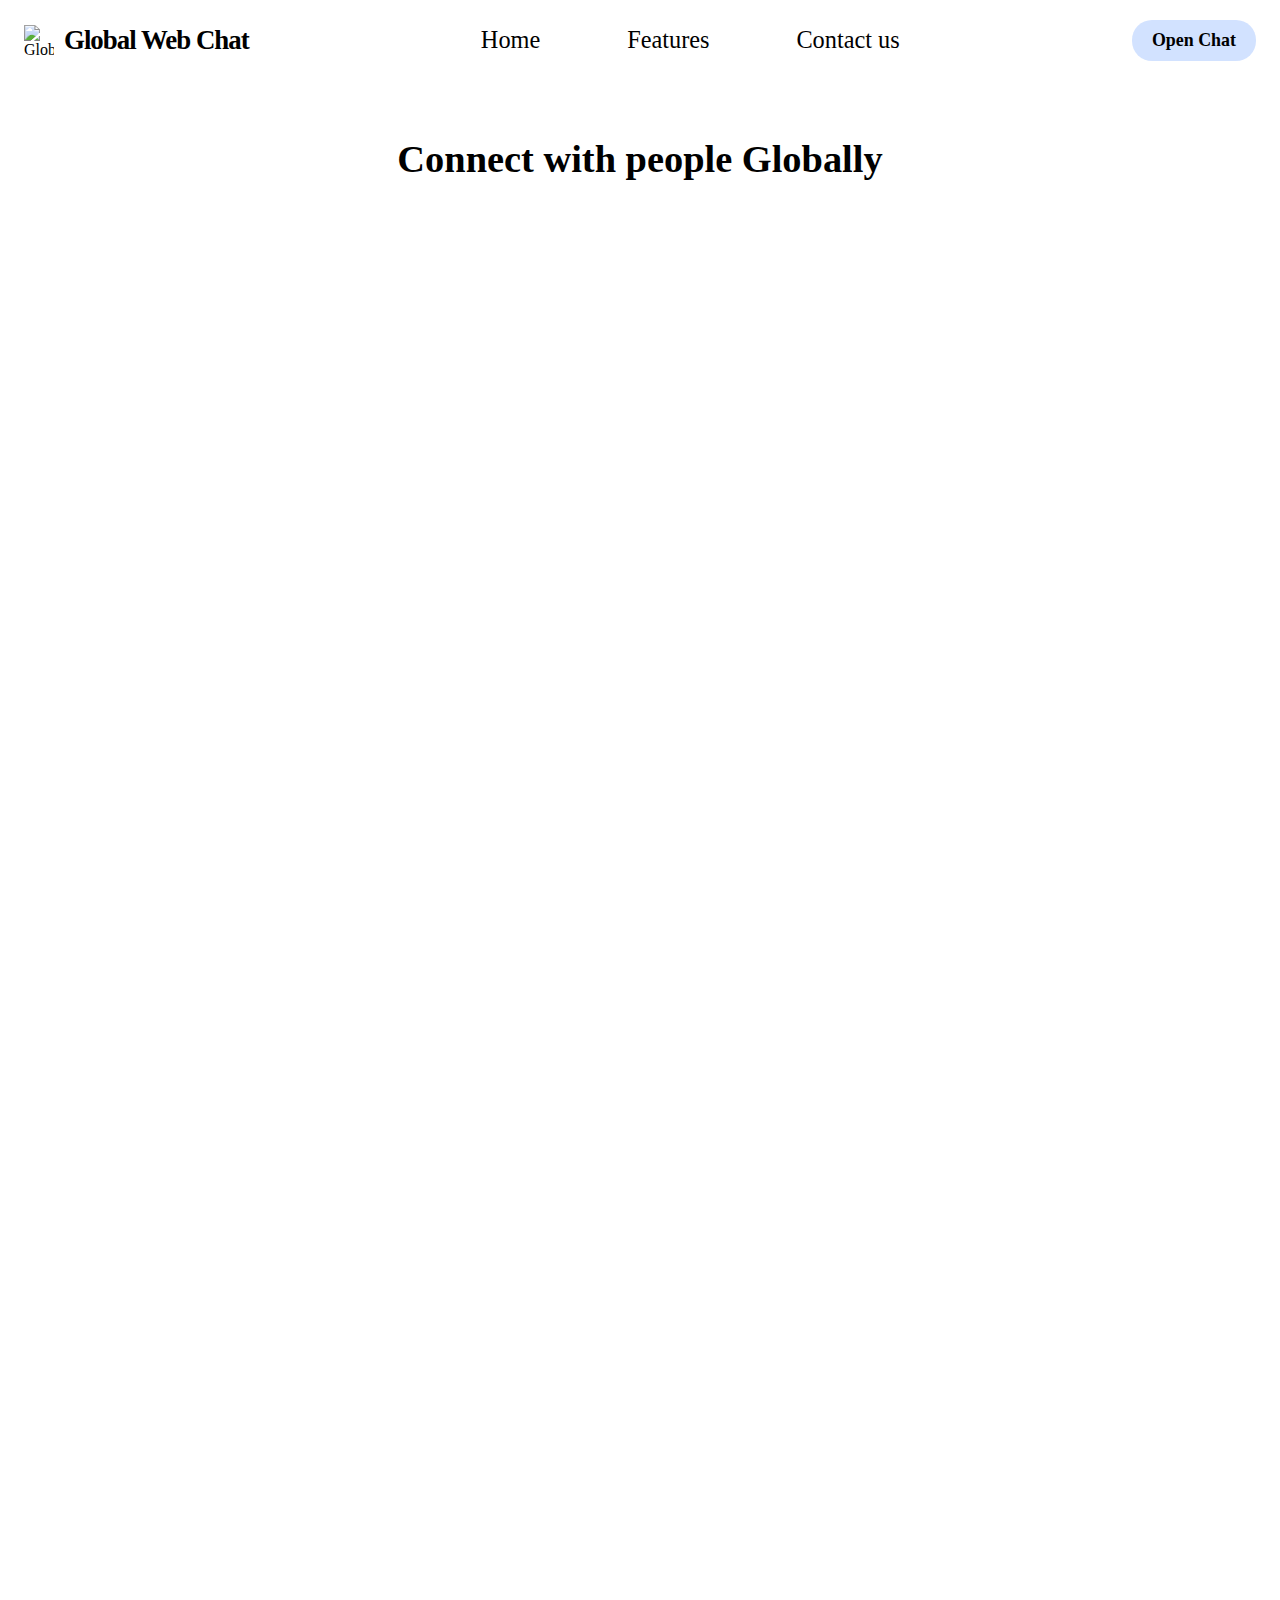
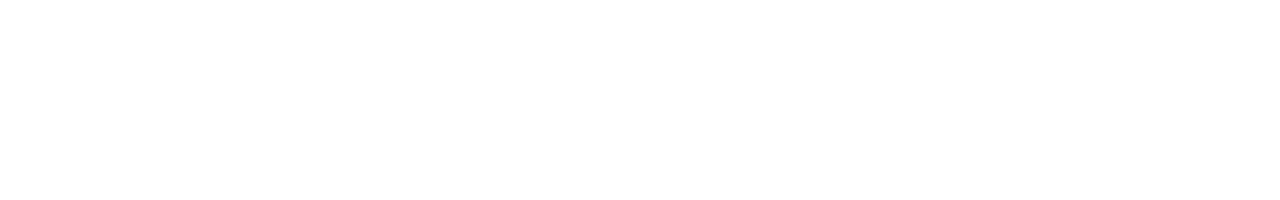
==== index.htm @ 033328c7 "Added navbar and basic home UI" ====
<!DOCTYPE html>
<html lang="en">
<head>
    <meta charset="UTF-8">
    <meta name="viewport" content="width=device-width, height=device-height, minimum-scale=1.0, maximum-scale=1.0, initial-scale=1.0">
    <link rel="stylesheet" href="res/stylesheets/home.css">
    <title>Global Web Chat</title>
</head>
<body>

    <div class="background_image"></div>
    <header>
        <nav>
            <a class="logo">
                <img src="assets/global_web_chat_logo.png" alt="Global Web Chat">
                <h1>Global Web Chat</h1>
            </a>
        
            <ul>
                <li>
                    <span>Home</span>
                </li>
                <li>
                    <span>Features</span>
                </li>
                <li>
                    <span>Contact us</span>
                </li>
            </ul>

            <a href="#" class="open">
                Open Chat
            </a>
        </nav>
    </header>

    <section class="home">
        <div class="title">
            <h2>
                <div class="action" id="action">
                    <span id="a1">Connect</span>
                    <span id="a2">Chat</span>
                    <span id="a3">Debate</span>
                    <span id="a4">Learn</span>
                </div>
                &nbsp;with people Globally</h2>
        </div>
    </section>

    <script src="res/scripts/home.js"></script>
</body>
</html>
---- res/stylesheets/home.css ----
:root {
    --header-height: 80px;
}
* {
    margin: 0;
    padding: 0;
    box-sizing: border-box;
    font-family: montserrat;
}

body {
    position: absolute;
    min-height: 100%;
    background: rgb(255, 255, 255);
    overflow-y: hidden;
}

.background_image {
    width: 100vw;
    height: 200vh;
    background-image: url("assets/bg_image.jpg");
    background-position: 50% 0%;
    background-size: cover;
    position: absolute;
    top: 0;
    left: 0;
    z-index: -100;
}

/* |------ HEADER ------| */
header {
    height: var(--header-height);
    width: 100vw;
    display: flex;
    flex-direction: row;
    align-items: center;
    justify-content: space-between;
    background-color: transparent;
}
header nav {
    height: 100%;
    width: 100%;
    padding: 0 24px;
    display: flex;
    justify-content: space-between;
    align-items: center;
}

header nav .logo {
    height: 100%;
    display: flex;
    align-items: center;
    flex-direction: row;
}
header nav .logo img {
    width: 30px;
    height: 30px;
}
header nav .logo h1 {
    font-size: 2.1vw;
    font-weight: 600;
    letter-spacing: -1px;
    margin: 0 0 0 10px;
}

header nav ul {
    width: 34%;
    height: 100%;
    list-style-type: none;
    display: flex;
    flex-direction: row;
    align-items: center;
    justify-content: space-between;
}
header nav ul li {
    font-size: 1.9vw;
    font-weight: 500;
}

header nav a.open {
    padding: 10px 20px;
    display: flex;
    align-items: center;
    justify-content: center;
    background: rgba(170, 200, 255, 0.534);
    border-radius: 20px;
    text-decoration: none;
    color: rgb(0, 0, 0);
    font-weight: 600;
    font-size: 1.4vw;
}



/* |------ HOME ------ */
section.home {
    width: 100vw;
    height: calc(100vh - var(--header-height));
    overflow: hidden;
}

.home .title {
    margin: 60px 0 0 0;
    width: 100%;
    display: flex;
    flex-direction: column;
    align-items: center;
}
.home .title h2 {
    height: 1em;
    font-size: 3vw;
    display: flex;
    flex-direction: row;
    align-items: center;
}
.home .title .action {
    display: flex;
    flex-direction: column;
    transition: transform 0.8s;
    line-height: 0;
}
.home .title .action span {
    text-align: right;
    width: 100%;
    opacity: 0;
    transition: opacity 0.4s;
} 
.home .title .action span:nth-child(1){
    opacity: 1;
}


.home .title p {
    margin: 10px 0 0 0;
    font-size: 1.9vw;
}
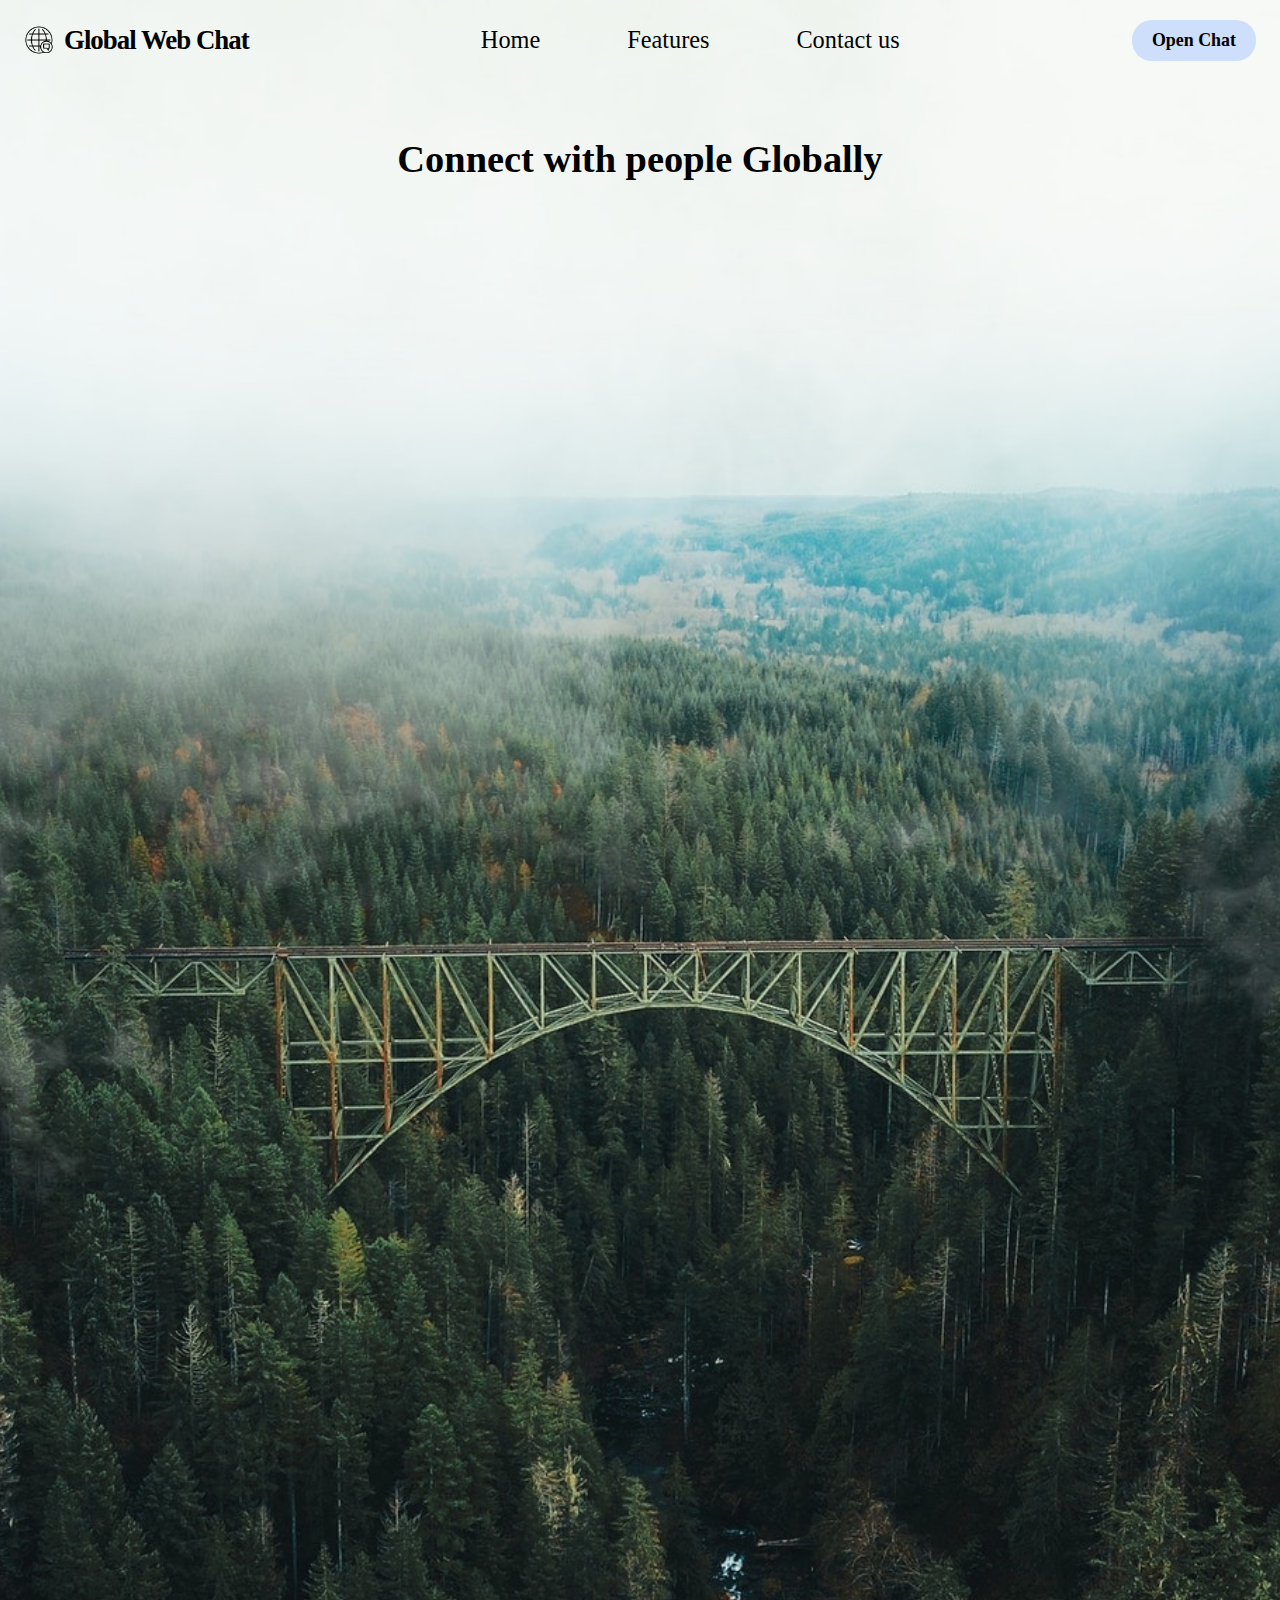
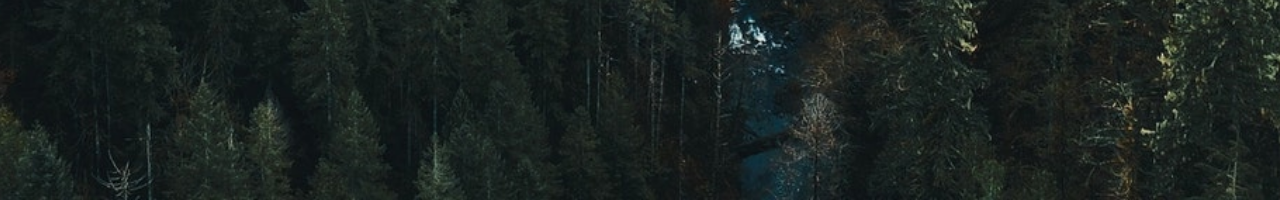
==== commit 6da0a7d2: "Added navbar and basic home UI" ====
--- a/index.htm
+++ b/index.htm
@@ -12,7 +12,7 @@
     <header>
         <nav>
             <a class="logo">
-                <img src="assets/global_web_chat_logo.png" alt="Global Web Chat">
+                <img src="res/images/gwc_logo.png" alt="Global Web Chat">
                 <h1>Global Web Chat</h1>
             </a>
         
--- a/res/stylesheets/home.css
+++ b/res/stylesheets/home.css
@@ -18,7 +18,7 @@
 .background_image {
     width: 100vw;
     height: 200vh;
-    background-image: url("assets/bg_image.jpg");
+    background-image: url("../images/bg_image.jpg");
     background-position: 50% 0%;
     background-size: cover;
     position: absolute;
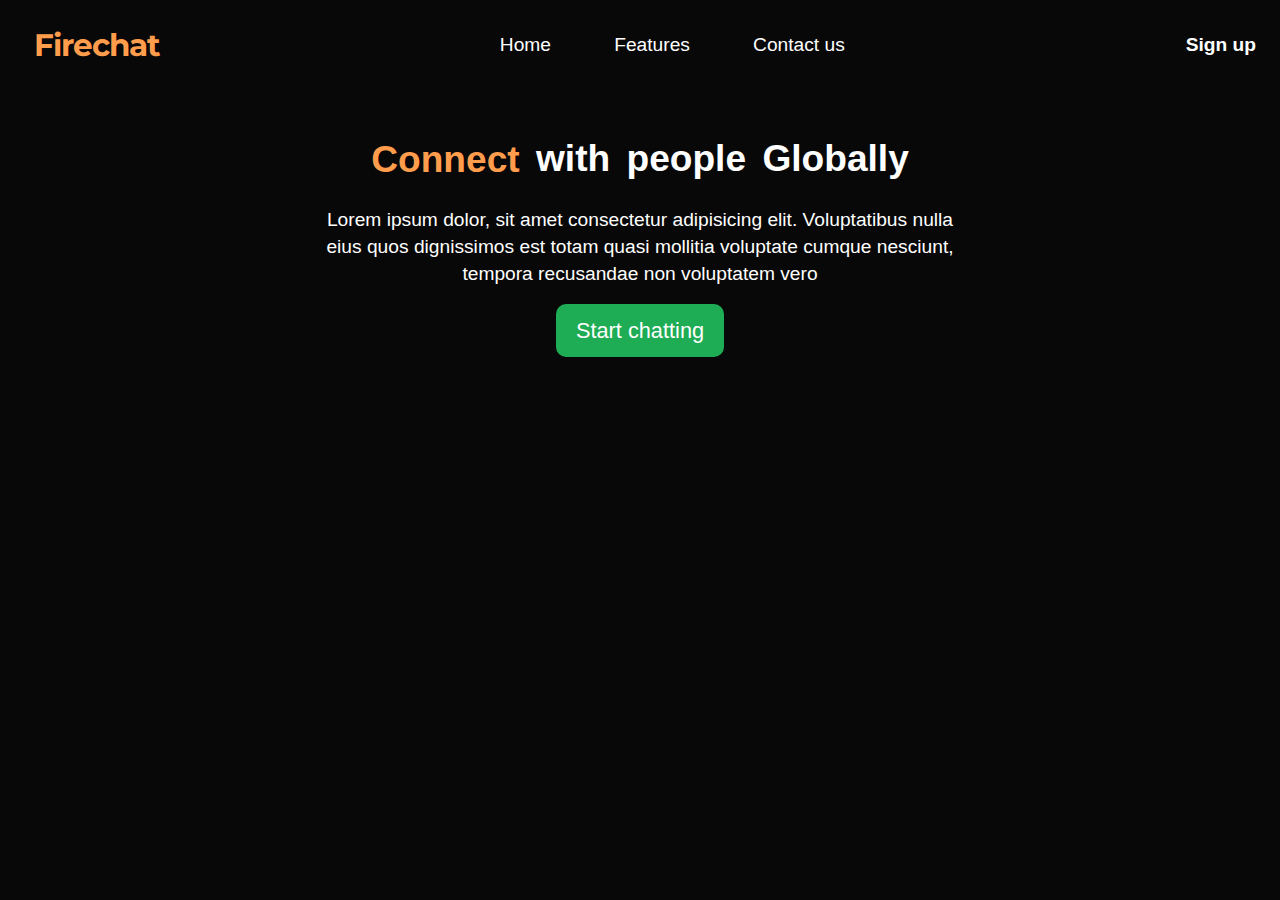
==== commit 98200987: "Made few fixes" ====
--- a/index.htm
+++ b/index.htm
@@ -8,28 +8,28 @@
 </head>
 <body>
 
-    <div class="background_image"></div>
+    <div class="background"></div>
     <header>
         <nav>
             <a class="logo">
-                <img src="res/images/gwc_logo.png" alt="Global Web Chat">
-                <h1>Global Web Chat</h1>
+                <!-- <img src="res/images/gwc_logo.png" alt="Global Web Chat"> -->
+                <h1>Firechat</h1>
             </a>
         
             <ul>
                 <li>
-                    <span>Home</span>
+                    <a href="#home">Home</a>
                 </li>
                 <li>
-                    <span>Features</span>
+                    <a href="#">Features</a>
                 </li>
                 <li>
-                    <span>Contact us</span>
+                    <a href="#">Contact us</a>
                 </li>
             </ul>
 
-            <a href="#" class="open">
-                Open Chat
+            <a href="#" class="open" id="state">
+                Sign up
             </a>
         </nav>
     </header>
@@ -45,6 +45,14 @@
                 </div>
                 &nbsp;with people Globally</h2>
         </div>
+
+        <div class="featuresPreview">
+            <p>Lorem ipsum dolor, sit amet consectetur adipisicing elit. Voluptatibus nulla eius quos dignissimos est totam quasi mollitia voluptate cumque nesciunt, tempora recusandae non voluptatem vero</p>        
+            <a href="#">
+                <span>Start chatting</span>
+                <span class="line"></span>
+            </a>
+        </div>
     </section>
 
     <script src="res/scripts/home.js"></script>
--- a/res/stylesheets/home.css
+++ b/res/stylesheets/home.css
@@ -1,11 +1,12 @@
+@import url('https://fonts.googleapis.com/css2?family=Montserrat:ital,wght@0,100;0,200;0,300;0,400;0,500;0,600;0,700;0,800;0,900;1,100;1,200;1,300;1,400;1,500;1,600;1,700;1,800;1,900&display=swap');
 :root {
-    --header-height: 80px;
+    --header-height: 90px;
 }
 * {
     margin: 0;
     padding: 0;
     box-sizing: border-box;
-    font-family: montserrat;
+    font-family: Arial, 'Franklin Gothic Medium', sans-serif;
 }
 
 body {
@@ -13,15 +14,18 @@
     min-height: 100%;
     background: rgb(255, 255, 255);
     overflow-y: hidden;
+    color: white;
 }
 
-.background_image {
+.background {
     width: 100vw;
-    height: 200vh;
-    background-image: url("../images/bg_image.jpg");
+    height: 100vh;
+    background-image: url("../images/night_sky.jpg");
     background-position: 50% 0%;
     background-size: cover;
+    filter: brightness(50%);
     position: absolute;
+    background-color: rgb(15, 15, 15);
     top: 0;
     left: 0;
     z-index: -100;
@@ -57,14 +61,15 @@
     height: 30px;
 }
 header nav .logo h1 {
-    font-size: 2.1vw;
-    font-weight: 600;
+    font-size: 2.4vw;
     letter-spacing: -1px;
     margin: 0 0 0 10px;
+    color: rgb(255, 157, 77);
+    font-family: Montserrat;
 }
 
 header nav ul {
-    width: 34%;
+    width: 28%;
     height: 100%;
     list-style-type: none;
     display: flex;
@@ -73,21 +78,30 @@
     justify-content: space-between;
 }
 header nav ul li {
-    font-size: 1.9vw;
+    font-size: 1.5vw;
     font-weight: 500;
+}
+header nav ul li a {
+    color: white;
+    transition: color 0.3s;
+    text-decoration: none;
+}
+header nav ul li:hover a {
+    color: rgb(119, 255, 137);
 }
 
 header nav a.open {
-    padding: 10px 20px;
     display: flex;
     align-items: center;
     justify-content: center;
-    background: rgba(170, 200, 255, 0.534);
-    border-radius: 20px;
     text-decoration: none;
-    color: rgb(0, 0, 0);
+    color: rgb(255, 255, 255);
     font-weight: 600;
-    font-size: 1.4vw;
+    font-size: 1.5vw;
+    transition: color 0.3s;
+}
+header nav a.open:hover {
+    color: rgb(119, 255, 137);
 }
 
 
@@ -100,7 +114,7 @@
 }
 
 .home .title {
-    margin: 60px 0 0 0;
+    margin: 50px 0 0 0;
     width: 100%;
     display: flex;
     flex-direction: column;
@@ -108,10 +122,11 @@
 }
 .home .title h2 {
     height: 1em;
-    font-size: 3vw;
+    font-size: 2.9vw;
     display: flex;
     flex-direction: row;
     align-items: center;
+    word-spacing: 6px;
 }
 .home .title .action {
     display: flex;
@@ -124,15 +139,37 @@
     width: 100%;
     opacity: 0;
     transition: opacity 0.4s;
-} 
+    color: rgb(255, 157, 77);
+}
+
 .home .title .action span:nth-child(1){
     opacity: 1;
 }
 
 
-.home .title p {
-    margin: 10px 0 0 0;
-    font-size: 1.9vw;
+.home .featuresPreview {
+    margin-top: 30px;
+    width: 100%;
+    font-family: arial;
+    text-align: center;
+}
+.home .featuresPreview p {
+    text-align: center;
+    max-width: 60ch;
+    font-size: 1.5vw;
+    font-weight: 100;
+    line-height: 1.4;
+    margin: 0 auto 30px auto;
+}
+.home .featuresPreview a {
+    font-size: 1.7vw;
+    color: white;
+    text-decoration: none;
+    padding: 14px 20px;
+    background-color: rgb(30, 172, 85);
+    border-radius: 10px;
 }
 
-
+.home .featuresPreview a:hover .line {
+    transform: scale(1.2);
+}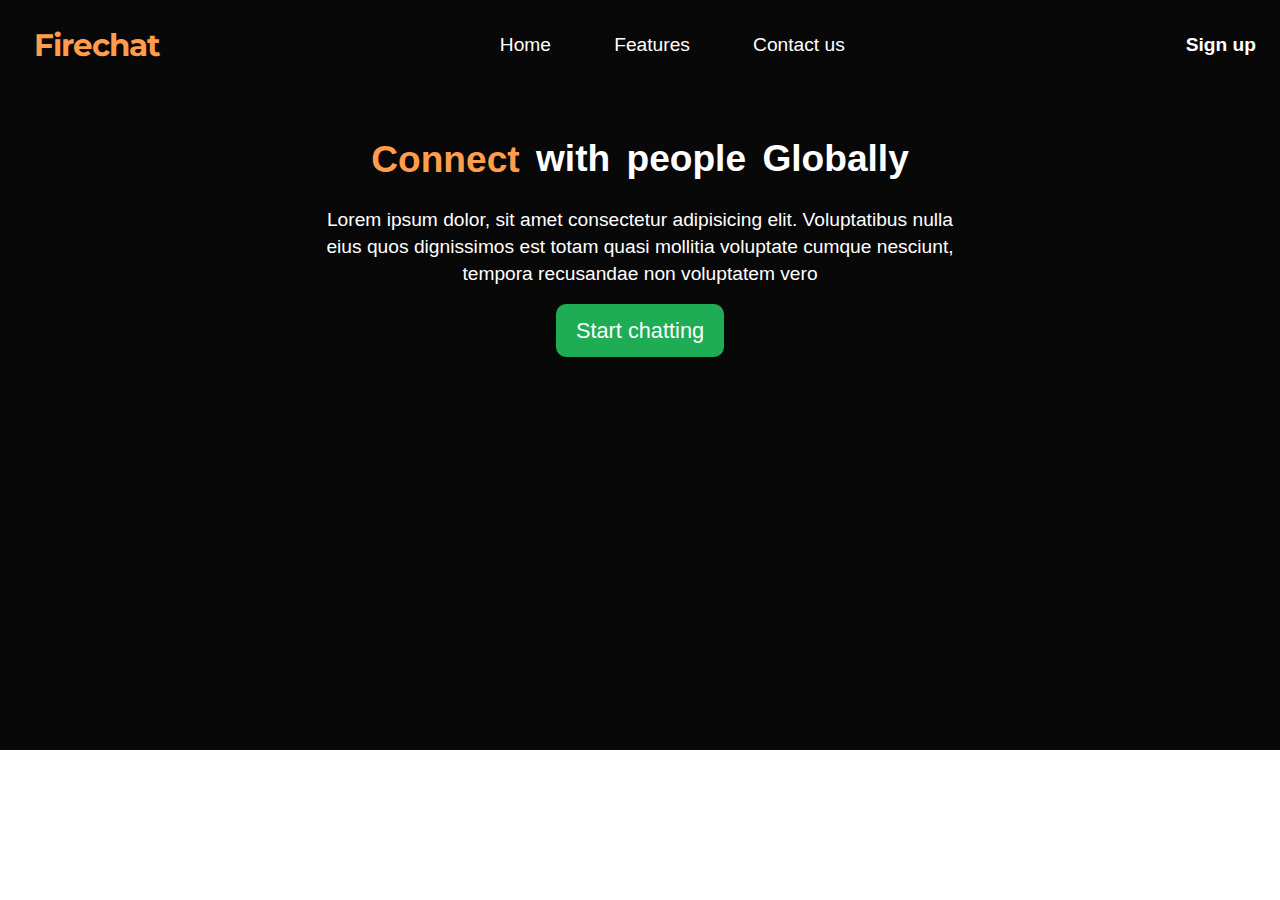
==== commit 8be3b50e: "Scroll bar problem - fixed" ====
--- a/index.htm
+++ b/index.htm
@@ -4,57 +4,65 @@
     <meta charset="UTF-8">
     <meta name="viewport" content="width=device-width, height=device-height, minimum-scale=1.0, maximum-scale=1.0, initial-scale=1.0">
     <link rel="stylesheet" href="res/stylesheets/home.css">
+    <link rel="stylesheet" href="res/stylesheets/navbar.css">
     <title>Global Web Chat</title>
 </head>
 <body>
+    <div class="container" id="container">
+        <div class="background"></div>
+        <header>
+            <nav>
+                <a class="logo">
+                    <!-- <img src="res/images/gwc_logo.png" alt="Global Web Chat"> -->
+                    <h1>Firechat</h1>
+                </a>
+            
+                <ul id="ul">
+                    <li>
+                        <a href="#home">Home</a>
+                    </li>
+                    <li>
+                        <a href="#">Features</a>
+                    </li>
+                    <li>
+                        <a href="#">Contact us</a>
+                    </li>
+                </ul>
 
-    <div class="background"></div>
-    <header>
-        <nav>
-            <a class="logo">
-                <!-- <img src="res/images/gwc_logo.png" alt="Global Web Chat"> -->
-                <h1>Firechat</h1>
-            </a>
-        
-            <ul>
-                <li>
-                    <a href="#home">Home</a>
-                </li>
-                <li>
-                    <a href="#">Features</a>
-                </li>
-                <li>
-                    <a href="#">Contact us</a>
-                </li>
-            </ul>
+                <a href="#" class="open" id="state">
+                    Sign up
+                </a>
 
-            <a href="#" class="open" id="state">
-                Sign up
-            </a>
-        </nav>
-    </header>
+                <div class="hamburger" id="hamburger">
+                    <span></span>
+                    <span></span>
+                    <span></span>
+                </div>
+            </nav>
+        </header>
 
-    <section class="home">
-        <div class="title">
-            <h2>
-                <div class="action" id="action">
-                    <span id="a1">Connect</span>
-                    <span id="a2">Chat</span>
-                    <span id="a3">Debate</span>
-                    <span id="a4">Learn</span>
-                </div>
-                &nbsp;with people Globally</h2>
-        </div>
+        <section class="home">
+            <div class="title">
+                <h2>
+                    <div class="action" id="action">
+                        <span id="a1">Connect</span>
+                        <span id="a2">Chat</span>
+                        <span id="a3">Debate</span>
+                        <span id="a4">Learn</span>
+                    </div>
+                    &nbsp;with people Globally</h2>
+            </div>
 
-        <div class="featuresPreview">
-            <p>Lorem ipsum dolor, sit amet consectetur adipisicing elit. Voluptatibus nulla eius quos dignissimos est totam quasi mollitia voluptate cumque nesciunt, tempora recusandae non voluptatem vero</p>        
-            <a href="#">
-                <span>Start chatting</span>
-                <span class="line"></span>
-            </a>
-        </div>
-    </section>
-
+            <div class="featuresPreview">
+                <p>Lorem ipsum dolor, sit amet consectetur adipisicing elit. Voluptatibus nulla eius quos dignissimos est totam quasi mollitia voluptate cumque nesciunt, tempora recusandae non voluptatem vero</p>        
+                <a href="#">
+                    <span>Start chatting</span>
+                    <span class="line"></span>
+                </a>
+            </div>
+        </section>
+    </div>
     <script src="res/scripts/home.js"></script>
+    <script src="res/scripts/navbar.js"></script>
 </body>
 </html>--- a/res/stylesheets/home.css
+++ b/res/stylesheets/home.css
@@ -13,15 +13,19 @@
     position: absolute;
     min-height: 100%;
     background: rgb(255, 255, 255);
-    overflow-y: hidden;
+    width: 100%;
     color: white;
 }
 
+.container{
+    width: 900px;
+}
+
 .background {
-    width: 100vw;
-    height: 100vh;
+    width: 100%;
+    height: 200vh;
     background-image: url("../images/night_sky.jpg");
-    background-position: 50% 0%;
+    background-position: 50% 100%;
     background-size: cover;
     filter: brightness(50%);
     position: absolute;
@@ -29,86 +33,17 @@
     top: 0;
     left: 0;
     z-index: -100;
+    max-height: 750px;
 }
 
-/* |------ HEADER ------| */
-header {
-    height: var(--header-height);
-    width: 100vw;
-    display: flex;
-    flex-direction: row;
-    align-items: center;
-    justify-content: space-between;
-    background-color: transparent;
+.container {
+
 }
-header nav {
-    height: 100%;
-    width: 100%;
-    padding: 0 24px;
-    display: flex;
-    justify-content: space-between;
-    align-items: center;
-}
-
-header nav .logo {
-    height: 100%;
-    display: flex;
-    align-items: center;
-    flex-direction: row;
-}
-header nav .logo img {
-    width: 30px;
-    height: 30px;
-}
-header nav .logo h1 {
-    font-size: 2.4vw;
-    letter-spacing: -1px;
-    margin: 0 0 0 10px;
-    color: rgb(255, 157, 77);
-    font-family: Montserrat;
-}
-
-header nav ul {
-    width: 28%;
-    height: 100%;
-    list-style-type: none;
-    display: flex;
-    flex-direction: row;
-    align-items: center;
-    justify-content: space-between;
-}
-header nav ul li {
-    font-size: 1.5vw;
-    font-weight: 500;
-}
-header nav ul li a {
-    color: white;
-    transition: color 0.3s;
-    text-decoration: none;
-}
-header nav ul li:hover a {
-    color: rgb(119, 255, 137);
-}
-
-header nav a.open {
-    display: flex;
-    align-items: center;
-    justify-content: center;
-    text-decoration: none;
-    color: rgb(255, 255, 255);
-    font-weight: 600;
-    font-size: 1.5vw;
-    transition: color 0.3s;
-}
-header nav a.open:hover {
-    color: rgb(119, 255, 137);
-}
-
 
 
 /* |------ HOME ------ */
 section.home {
-    width: 100vw;
+    width: 100%;
     height: calc(100vh - var(--header-height));
     overflow: hidden;
 }
--- a/res/stylesheets/navbar.css
+++ b/res/stylesheets/navbar.css
@@ -0,0 +1,173 @@
+@import url('https://fonts.googleapis.com/css2?family=Montserrat:ital,wght@0,100;0,200;0,300;0,400;0,500;0,600;0,700;0,800;0,900;1,100;1,200;1,300;1,400;1,500;1,600;1,700;1,800;1,900&display=swap');
+* {
+    box-sizing: border-box;
+}
+:root {
+    --header-height: 90px;
+}
+/* |------ HEADER ------| */
+header {
+    height: var(--header-height);
+    width: 100%;
+    display: flex;
+    flex-direction: row;
+    align-items: center;
+    justify-content: space-between;
+    background-color: transparent;
+}
+header nav {
+    height: 100%;
+    width: 100%;
+    padding: 0 24px;
+    display: flex;
+    justify-content: space-between;
+    align-items: center;
+}
+
+header nav .logo {
+    height: 100%;
+    display: flex;
+    align-items: center;
+    flex-direction: row;
+}
+header nav .logo img {
+    width: 30px;
+    height: 30px;
+}
+header nav .logo h1 {
+    font-size: 2.4vw;
+    letter-spacing: -1px;
+    margin: 0 0 0 10px;
+    color: rgb(255, 157, 77);
+    font-family: Montserrat;
+}
+
+header nav ul {
+    width: 28%;
+    height: 100%;
+    list-style-type: none;
+    display: flex;
+    flex-direction: row;
+    align-items: center;
+    justify-content: space-between;
+}
+header nav ul li {
+    font-size: 1.5vw;
+    font-weight: 500;
+}
+header nav ul li a {
+    color: white;
+    transition: color 0.3s;
+    text-decoration: none;
+}
+header nav ul li:hover a {
+    color: rgb(119, 255, 137);
+}
+
+header nav a.open {
+    display: flex;
+    align-items: center;
+    justify-content: center;
+    text-decoration: none;
+    color: rgb(255, 255, 255);
+    font-weight: 600;
+    font-size: 1.5vw;
+    transition: color 0.3s;
+}
+header nav a.open:hover {
+    color: rgb(119, 255, 137);
+}
+
+
+/* !------- Hamburger menu -------| */
+header .hamburger {
+    position: relative;
+    margin-right: 20px;
+    width: 30px;
+    height: 20px;
+    display: none;
+    flex-direction: column;
+    align-items: center;
+    justify-content: center;
+    z-index: 10;
+    cursor: pointer;
+}
+
+header .hamburger span {
+    background: #FFF;
+    width: 100%;
+    height: 2px;
+    transition: transform 0.3s, opacity 0.3s;
+    position: absolute;
+}
+
+
+
+header .hamburger span:nth-child(1){
+    transform: translate(0, -500%);
+}
+header .hamburger span:nth-child(2){
+    transform: translate(0, 0);
+}
+header .hamburger span:nth-child(3){
+    transform: translate(0, 500%);
+}
+
+
+
+
+/* Responsive */
+
+@media screen and (max-width:544px){
+    header nav ul {
+        background-color: rgb(10, 10, 10);
+        position: absolute;
+        right: 0;
+        top: 0;
+        width: 100vw;
+        /* height: 100%; */
+        margin-right: 0;
+        height: 100vh;
+        transform: translate(100%, 0);
+        display: flex;
+        flex-direction: column;
+        align-items: center;
+        justify-content: space-around;
+    }
+    
+    header nav ul li {
+        list-style-type: none;
+        cursor: pointer;
+        width: 100%;
+        height: auto;
+        display: flex;
+        justify-content: center;
+        align-items: center;
+    }
+
+    header nav ul li a {
+        font-size: 6vw;
+        font-weight: 500;
+    }
+
+    header .hamburger {
+        display: flex;
+    }
+
+
+    #hamburger_open span:nth-child(1){
+        transform: rotate(-45deg);
+    }
+    #hamburger_open span:nth-child(2){
+        transform: translate(100%, 0);
+        opacity: 0;
+    }
+    #hamburger_open span:nth-child(3){
+        transform: rotate(45deg);
+    }
+    
+
+    .ul_open {
+        transform: translate(0, 0);
+    }
+}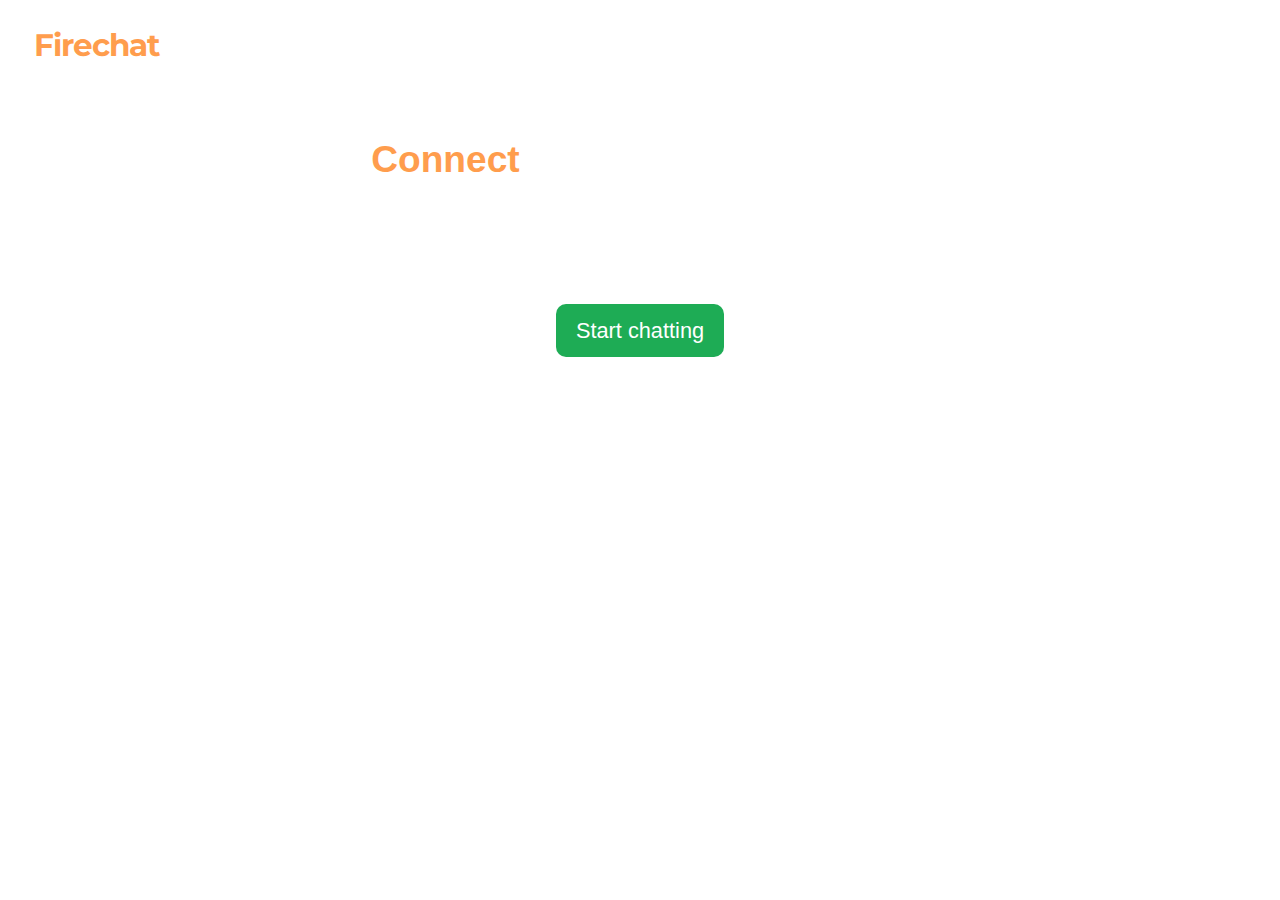
==== commit 56f95548: "Update index.htm" ====
--- a/index.htm
+++ b/index.htm
@@ -8,12 +8,11 @@
     <title>Global Web Chat</title>
 </head>
 <body>
-    <div class="container" id="container">
-        <div class="background"></div>
+    <div class="hero-container" id="container">
         <header>
             <nav>
                 <a class="logo">
-                    <!-- <img src="res/images/gwc_logo.png" alt="Global Web Chat"> -->
+                    <!--<img src="res/images/gwc_logo.png" alt="Global Web Chat">-->
                     <h1>Firechat</h1>
                 </a>
             
@@ -61,8 +60,10 @@
                 </a>
             </div>
         </section>
+
+        
     </div>
     <script src="res/scripts/home.js"></script>
     <script src="res/scripts/navbar.js"></script>
 </body>
-</html>+</html>
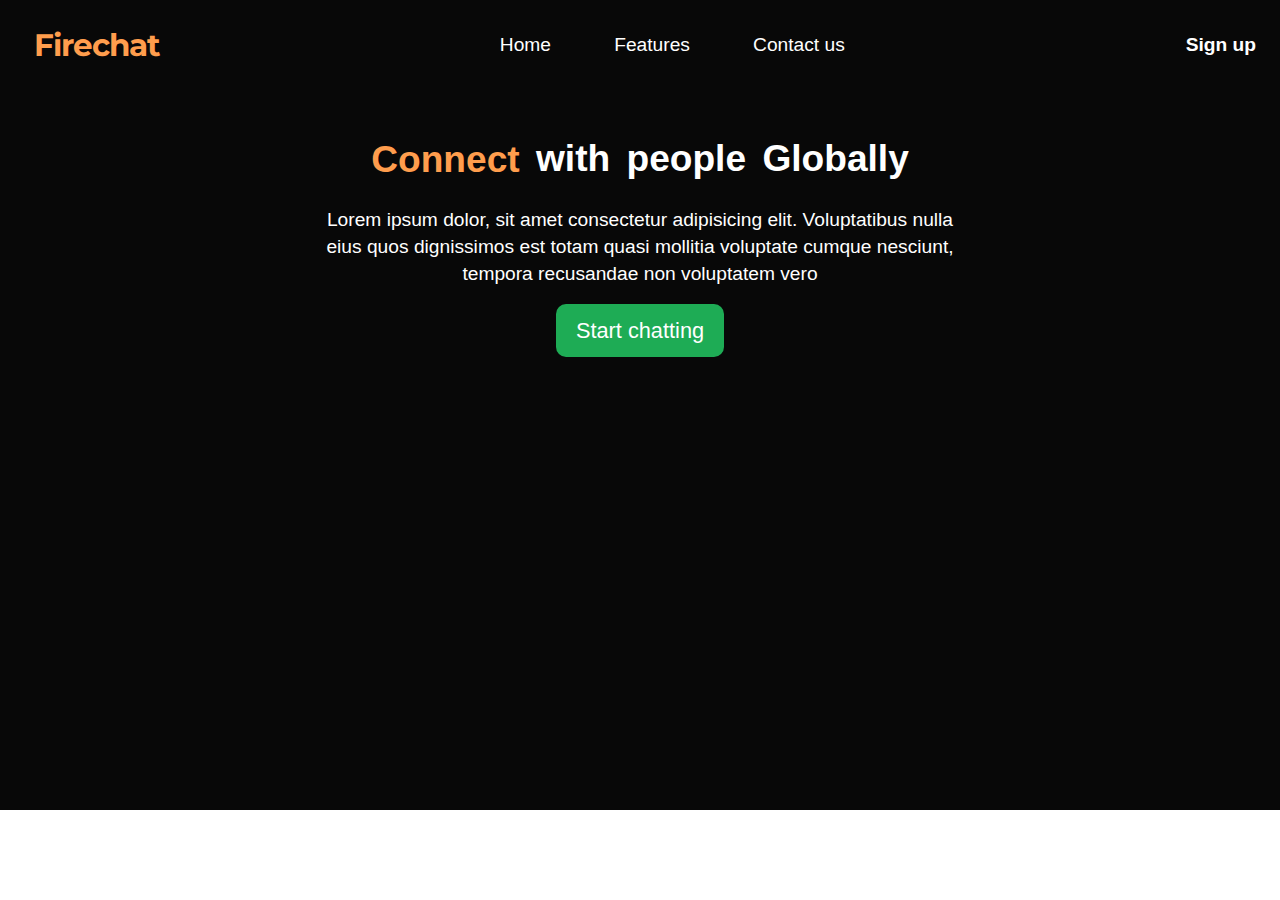
==== commit abfa4f91: "Made  navbar partially responsive" ====
--- a/index.htm
+++ b/index.htm
@@ -8,11 +8,12 @@
     <title>Global Web Chat</title>
 </head>
 <body>
-    <div class="hero-container" id="container">
+    <div class="container" id="container">
+        <div class="background"></div> <!-- <<<<< No need to remove this, pls-->
         <header>
             <nav>
                 <a class="logo">
-                    <!--<img src="res/images/gwc_logo.png" alt="Global Web Chat">-->
+                    <!-- <img src="res/images/gwc_logo.png" alt="Global Web Chat"> -->
                     <h1>Firechat</h1>
                 </a>
             
@@ -60,10 +61,8 @@
                 </a>
             </div>
         </section>
-
-        
     </div>
     <script src="res/scripts/home.js"></script>
     <script src="res/scripts/navbar.js"></script>
 </body>
-</html>
+</html>--- a/res/stylesheets/home.css
+++ b/res/stylesheets/home.css
@@ -11,19 +11,18 @@
 
 body {
     position: absolute;
-    min-height: 100%;
     background: rgb(255, 255, 255);
     width: 100%;
     color: white;
 }
 
 .container{
-    width: 900px;
+    width: 0; /*Changes through js*/
 }
 
 .background {
     width: 100%;
-    height: 200vh;
+    height: 90vh;
     background-image: url("../images/night_sky.jpg");
     background-position: 50% 100%;
     background-size: cover;
@@ -33,11 +32,6 @@
     top: 0;
     left: 0;
     z-index: -100;
-    max-height: 750px;
-}
-
-.container {
-
 }
 
 
@@ -107,4 +101,4 @@
 
 .home .featuresPreview a:hover .line {
     transform: scale(1.2);
-}+}
--- a/res/stylesheets/navbar.css
+++ b/res/stylesheets/navbar.css
@@ -50,6 +50,7 @@
     flex-direction: row;
     align-items: center;
     justify-content: space-between;
+    z-index: 9;
 }
 header nav ul li {
     font-size: 1.5vw;
@@ -61,6 +62,7 @@
     text-decoration: none;
 }
 header nav ul li:hover a {
+    text-decoration: underline rgb(119, 255, 137);
     color: rgb(119, 255, 137);
 }
 
@@ -82,7 +84,7 @@
 /* !------- Hamburger menu -------| */
 header .hamburger {
     position: relative;
-    margin-right: 20px;
+    margin-right: 0px;
     width: 30px;
     height: 20px;
     display: none;
@@ -117,6 +119,65 @@
 
 
 /* Responsive */
+
+
+@media screen and (max-width:1114px) {
+    :root {
+        --header-height: 80px;
+    }
+    header nav {
+        height: 100%;
+        width: 100%;
+        padding: 0 30px;
+        display: flex;
+        justify-content: space-between;
+        align-items: center;
+    }
+
+    header nav ul {
+        width: 34%;
+        height: 100%;
+        list-style-type: none;
+        display: flex;
+        flex-direction: row;
+        align-items: center;
+        justify-content: space-between;
+    }
+    header nav ul li {
+        font-size: 1.7vw;
+        font-weight: 500;
+    }
+    header nav a.open {
+        font-weight: 600;
+        font-size: 1.7vw;
+        transition: color 0.3s;
+    }
+} 
+
+@media screen and (max-width:789px){
+    :root {
+        --header-height: 70px;
+    }
+}
+
+@media screen and (max-width:648px){
+    :root {
+        --header-height: 70px;
+    }
+    header nav .logo h1 {
+        font-size: 2.6vw;
+        letter-spacing: 0px;
+        margin: 0 0 0 10px;
+    }
+    
+    header nav ul {
+        width: 38%;
+    }
+}
+
+
+
+
 
 @media screen and (max-width:544px){
     header nav ul {
@@ -170,4 +231,23 @@
     .ul_open {
         transform: translate(0, 0);
     }
+
+
+    /*  */
+    header nav {
+        padding: 0 24px 0 16px;
+    }
+    header nav .logo h1 {
+        font-size: 7vw;
+        letter-spacing: 0px;
+        margin: 0 0 0 0;
+    }
+    
+    header nav ul {
+        width: 38%;
+    }
+    header nav a.open {
+        margin: auto 40px auto auto;
+        font-size: ;
+    }
 }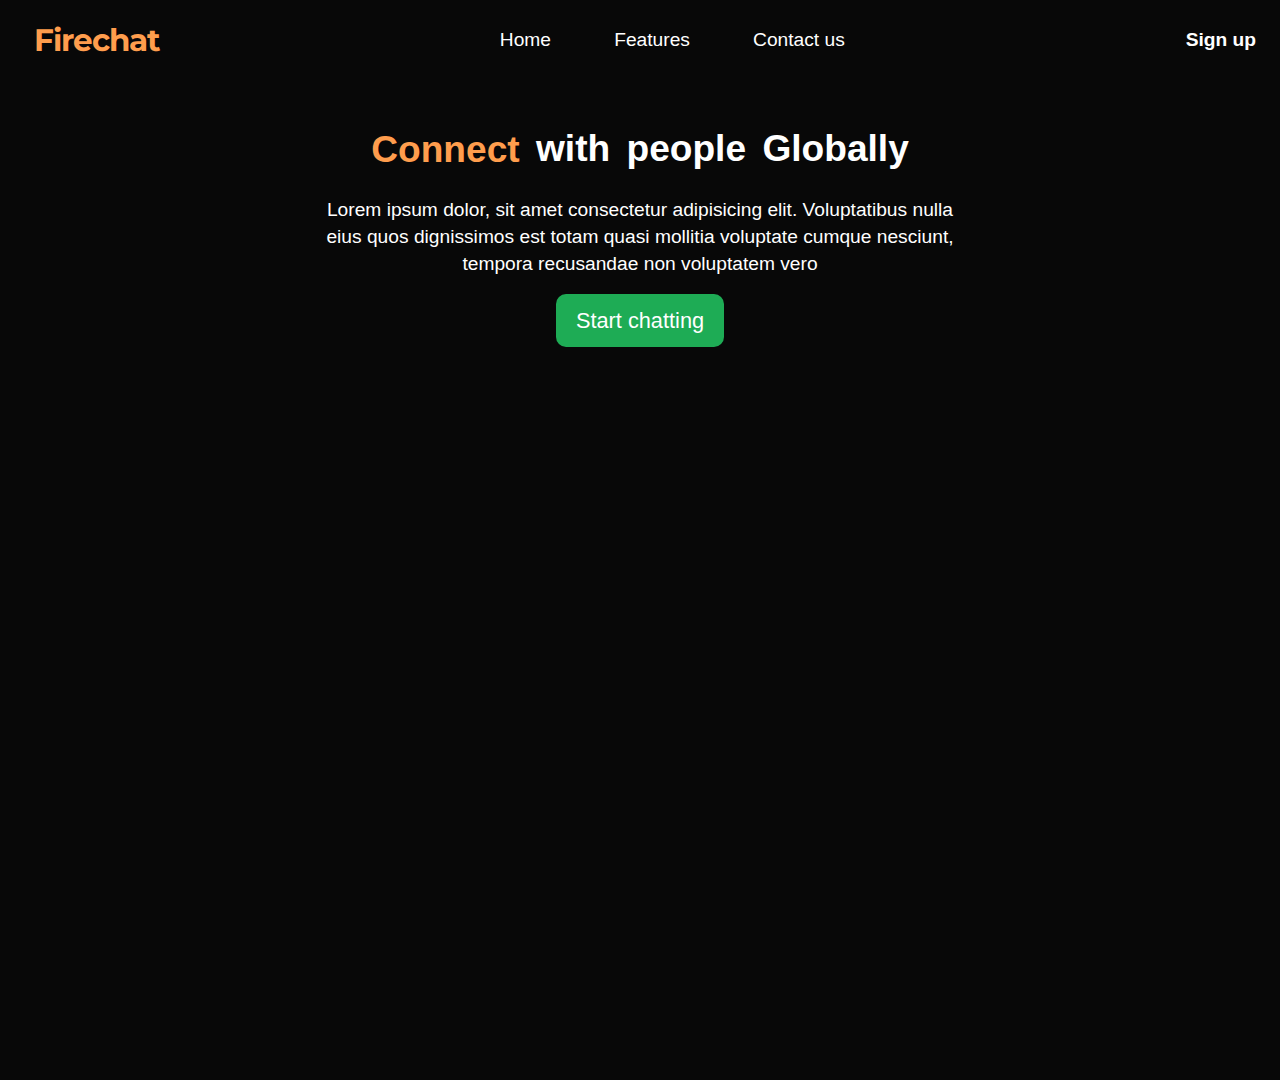
==== commit d0be981b: "Made the navbar responsive" ====
--- a/index.htm
+++ b/index.htm
@@ -33,7 +33,7 @@
                     Sign up
                 </a>
 
-                <div class="hamburger" id="hamburger">
+                <div class="hamburger">
                     <span></span>
                     <span></span>
                     <span></span>
--- a/res/stylesheets/home.css
+++ b/res/stylesheets/home.css
@@ -14,15 +14,16 @@
     background: rgb(255, 255, 255);
     width: 100%;
     color: white;
+    overflow-x: hidden;
 }
 
 .container{
-    width: 0; /*Changes through js*/
+    width: 100%;
 }
 
 .background {
     width: 100%;
-    height: 90vh;
+    height: 120vh;
     background-image: url("../images/night_sky.jpg");
     background-position: 50% 100%;
     background-size: cover;
--- a/res/stylesheets/navbar.css
+++ b/res/stylesheets/navbar.css
@@ -3,8 +3,14 @@
     box-sizing: border-box;
 }
 :root {
-    --header-height: 90px;
-}
+    --header-height: 80px;
+}
+
+body {
+    overflow-x: hidden;
+    overflow-y: scroll;
+}
+
 /* |------ HEADER ------| */
 header {
     height: var(--header-height);
@@ -123,17 +129,21 @@
 
 @media screen and (max-width:1114px) {
     :root {
-        --header-height: 80px;
+        --header-height: 75px;
     }
     header nav {
         height: 100%;
         width: 100%;
-        padding: 0 30px;
+        padding: 0 25px 0 14px;
         display: flex;
         justify-content: space-between;
         align-items: center;
     }
-
+    header nav .logo h1 {
+        font-size: 3vw;
+        letter-spacing: -1px;
+        margin: 0 0 0 10px;
+    }
     header nav ul {
         width: 34%;
         height: 100%;
@@ -154,9 +164,24 @@
     }
 } 
 
-@media screen and (max-width:789px){
+@media screen and (max-width:830px){
+    header nav ul{
+        width: 40%;
+    }
+    header nav .logo h1 {
+        font-size: 3.5vw;
+    }
+}
+
+@media screen and (max-width:700px){
     :root {
         --header-height: 70px;
+    }
+    header nav ul li {
+        font-size: 2.4vw;
+    }
+    header nav a.open {
+        font-size: 2.4vw;;
     }
 }
 
@@ -165,13 +190,13 @@
         --header-height: 70px;
     }
     header nav .logo h1 {
-        font-size: 2.6vw;
+        font-size: 3.8vw;
         letter-spacing: 0px;
         margin: 0 0 0 10px;
     }
     
     header nav ul {
-        width: 38%;
+        width: 45%;
     }
 }
 
@@ -180,15 +205,21 @@
 
 
 @media screen and (max-width:544px){
+    .body_overflow_hidden {
+        overflow-x: hidden;
+        overflow-y: hidden;
+    }
+    header nav {
+        padding: 0 30px 0 24px;
+    }
     header nav ul {
         background-color: rgb(10, 10, 10);
         position: absolute;
         right: 0;
         top: 0;
-        width: 100vw;
+        width: 100%;
+        height: 100%;
         /* height: 100%; */
-        margin-right: 0;
-        height: 100vh;
         transform: translate(100%, 0);
         display: flex;
         flex-direction: column;
@@ -207,7 +238,7 @@
     }
 
     header nav ul li a {
-        font-size: 6vw;
+        font-size: 5.7vw;
         font-weight: 500;
     }
 
@@ -234,20 +265,14 @@
 
 
     /*  */
-    header nav {
-        padding: 0 24px 0 16px;
-    }
-    header nav .logo h1 {
-        font-size: 7vw;
+    header nav .logo h1 {
+        font-size: 5vw;
         letter-spacing: 0px;
         margin: 0 0 0 0;
     }
     
-    header nav ul {
-        width: 38%;
-    }
     header nav a.open {
-        margin: auto 40px auto auto;
-        font-size: ;
+        margin: auto 30px auto auto;
+        font-size: 4vw;
     }
 }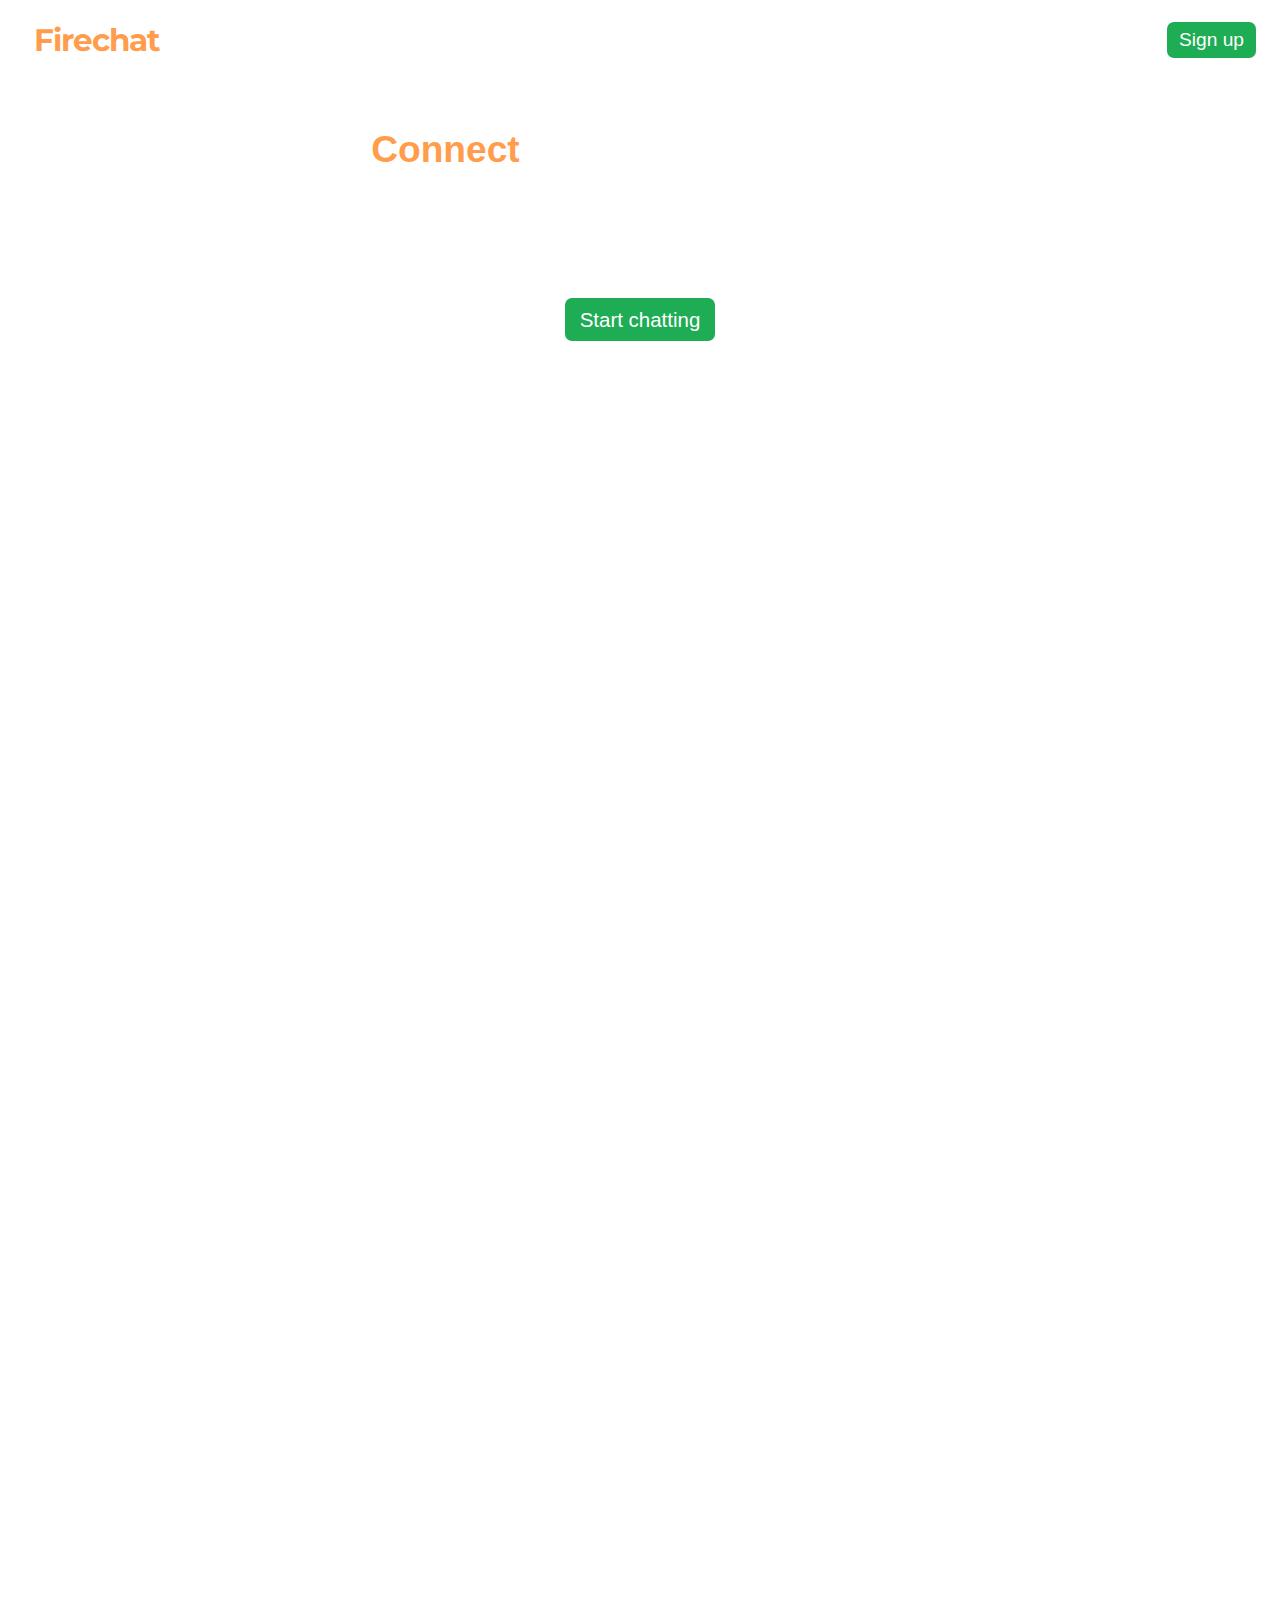
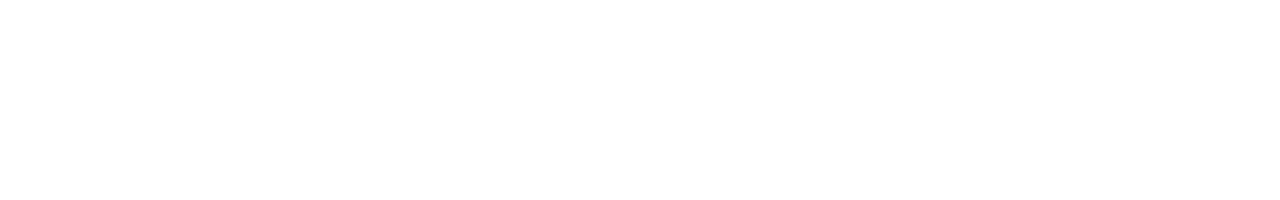
==== commit 202e6c0f: "made the home page partially responsive. added small fixes to navbar." ====
--- a/index.htm
+++ b/index.htm
@@ -5,11 +5,11 @@
     <meta name="viewport" content="width=device-width, height=device-height, minimum-scale=1.0, maximum-scale=1.0, initial-scale=1.0">
     <link rel="stylesheet" href="res/stylesheets/home.css">
     <link rel="stylesheet" href="res/stylesheets/navbar.css">
+    <link rel="stylesheet" href="https://fonts.googleapis.com/css2?family=Montserrat:ital,wght@0,100;0,200;0,300;0,400;0,500;0,600;0,700;0,800;0,900;1,100;1,200;1,300;1,400;1,500;1,600;1,700;1,800;1,900&display=swap">
     <title>Global Web Chat</title>
 </head>
 <body>
-    <div class="container" id="container">
-        <div class="background"></div> <!-- <<<<< No need to remove this, pls-->
+    <div class="hero-container" id="container">
         <header>
             <nav>
                 <a class="logo">
@@ -20,15 +20,18 @@
                 <ul id="ul">
                     <li>
                         <a href="#home">Home</a>
+                        <span class="underline"></span>
                     </li>
                     <li>
                         <a href="#">Features</a>
+                        <span class="underline"></span>
                     </li>
                     <li>
                         <a href="#">Contact us</a>
+                        <span class="underline"></span>
                     </li>
                 </ul>
-
+                
                 <a href="#" class="open" id="state">
                     Sign up
                 </a>
--- a/res/stylesheets/home.css
+++ b/res/stylesheets/home.css
@@ -1,4 +1,3 @@
-@import url('https://fonts.googleapis.com/css2?family=Montserrat:ital,wght@0,100;0,200;0,300;0,400;0,500;0,600;0,700;0,800;0,900;1,100;1,200;1,300;1,400;1,500;1,600;1,700;1,800;1,900&display=swap');
 :root {
     --header-height: 90px;
 }
@@ -7,6 +6,7 @@
     padding: 0;
     box-sizing: border-box;
     font-family: Arial, 'Franklin Gothic Medium', sans-serif;
+    scroll-behavior: smooth 1s;
 }
 
 body {
@@ -15,25 +15,26 @@
     width: 100%;
     color: white;
     overflow-x: hidden;
+    overflow-y: scroll;
 }
 
-.container{
+.hero-container{
     width: 100%;
 }
-
-.background {
-    width: 100%;
-    height: 120vh;
-    background-image: url("../images/night_sky.jpg");
-    background-position: 50% 100%;
-    background-size: cover;
-    filter: brightness(50%);
+.hero-container::before{
+    content: "";
     position: absolute;
-    background-color: rgb(15, 15, 15);
     top: 0;
     left: 0;
-    z-index: -100;
+    width: 100%;
+    height: 200%;
+    background-image: url("../images/night_sky.jpg");
+    background-size: cover;
+    background-position: 50% 100%;
+    filter: brightness(50%);
+    z-index: -10;
 }
+
 
 
 /* |------ HOME ------ */
@@ -87,19 +88,55 @@
     text-align: center;
     max-width: 60ch;
     font-size: 1.5vw;
-    font-weight: 100;
     line-height: 1.4;
     margin: 0 auto 30px auto;
 }
 .home .featuresPreview a {
-    font-size: 1.7vw;
+    font-size: 1.6vw;
     color: white;
     text-decoration: none;
-    padding: 14px 20px;
-    background-color: rgb(30, 172, 85);
-    border-radius: 10px;
+    background-color:  rgb(30, 172, 85);
+    padding: 10px 15px;
+    border-radius: 7px;
+    font-weight: 400;
+}
+.home .featuresPreview a:hover {
+    transform: scale(1.2);
 }
 
 .home .featuresPreview a:hover .line {
     transform: scale(1.2);
 }
+
+@media screen and (max-width:1024px){
+
+    .home .title {
+        margin: 65px 0 0 0;
+    }
+    .home .title h2 {
+        font-size: 3.7vw;
+    }
+
+    .home .featuresPreview {
+        margin-top: 14px;
+    }
+    .home .featuresPreview p {
+        max-width: 50ch;
+        font-size: 1.7vw;
+        line-height: 1.5;
+        margin: 0 auto 40px auto;
+    }
+    .home .featuresPreview a {
+        font-size: 1.7vw;
+        color: white;
+        text-decoration: none;
+        padding: 14px 20px;
+        background-color: rgb(30, 172, 85);
+        border-radius: 10px;
+    }
+
+    .home .featuresPreview a:hover .line {
+        transform: scale(1.2);
+    }
+    
+}--- a/res/stylesheets/navbar.css
+++ b/res/stylesheets/navbar.css
@@ -1,4 +1,4 @@
-@import url('https://fonts.googleapis.com/css2?family=Montserrat:ital,wght@0,100;0,200;0,300;0,400;0,500;0,600;0,700;0,800;0,900;1,100;1,200;1,300;1,400;1,500;1,600;1,700;1,800;1,900&display=swap');
+
 * {
     box-sizing: border-box;
 }
@@ -49,7 +49,7 @@
 }
 
 header nav ul {
-    width: 28%;
+    width: 40%;
     height: 100%;
     list-style-type: none;
     display: flex;
@@ -59,17 +59,29 @@
     z-index: 9;
 }
 header nav ul li {
-    font-size: 1.5vw;
+    font-size: 1.7vw;
     font-weight: 500;
+    display: flex;
+    flex-direction: column;
+    overflow-x: hidden;
 }
 header nav ul li a {
     color: white;
     transition: color 0.3s;
     text-decoration: none;
 }
+header nav ul li span {
+    width: 100%;
+    height: 1px;
+    background-color: rgb(119, 255, 137);
+    transform: translate(-100%, 0);
+    transition: transform 0.2s;
+}
 header nav ul li:hover a {
-    text-decoration: underline rgb(119, 255, 137);
     color: rgb(119, 255, 137);
+}
+header nav ul li:hover span {
+    transform: translate(0, 0);
 }
 
 header nav a.open {
@@ -84,6 +96,13 @@
 }
 header nav a.open:hover {
     color: rgb(119, 255, 137);
+}
+header nav #state{
+    background-color: rgb(30, 172, 85);
+    color: rgb(255, 255, 255);
+    padding: 7px 12px;
+    border-radius: 7px;
+    font-weight: 400;
 }
 
 
@@ -145,7 +164,7 @@
         margin: 0 0 0 10px;
     }
     header nav ul {
-        width: 34%;
+        width: 38%;
         height: 100%;
         list-style-type: none;
         display: flex;
@@ -164,12 +183,15 @@
     }
 } 
 
-@media screen and (max-width:830px){
+@media screen and (max-width:900px){
     header nav ul{
         width: 40%;
     }
     header nav .logo h1 {
         font-size: 3.5vw;
+    }
+    header nav ul li {
+        font-size: 1.9vw;
     }
 }
 
@@ -224,7 +246,8 @@
         display: flex;
         flex-direction: column;
         align-items: center;
-        justify-content: space-around;
+        justify-content: flex-start;
+        padding-top: var(--header-height);
     }
     
     header nav ul li {
@@ -235,6 +258,7 @@
         display: flex;
         justify-content: center;
         align-items: center;
+        margin: 5% 0 20% 0;
     }
 
     header nav ul li a {
@@ -273,6 +297,14 @@
     
     header nav a.open {
         margin: auto 30px auto auto;
-        font-size: 4vw;
-    }
+        font-size: 2.5vw;
+    }
+    header nav #state{
+        background-color: rgb(30, 172, 85);
+        color: rgb(255, 255, 255);
+        padding: 7px 12px;
+        border-radius: 7px;
+        font-weight: 400;
+    }
+    
 }